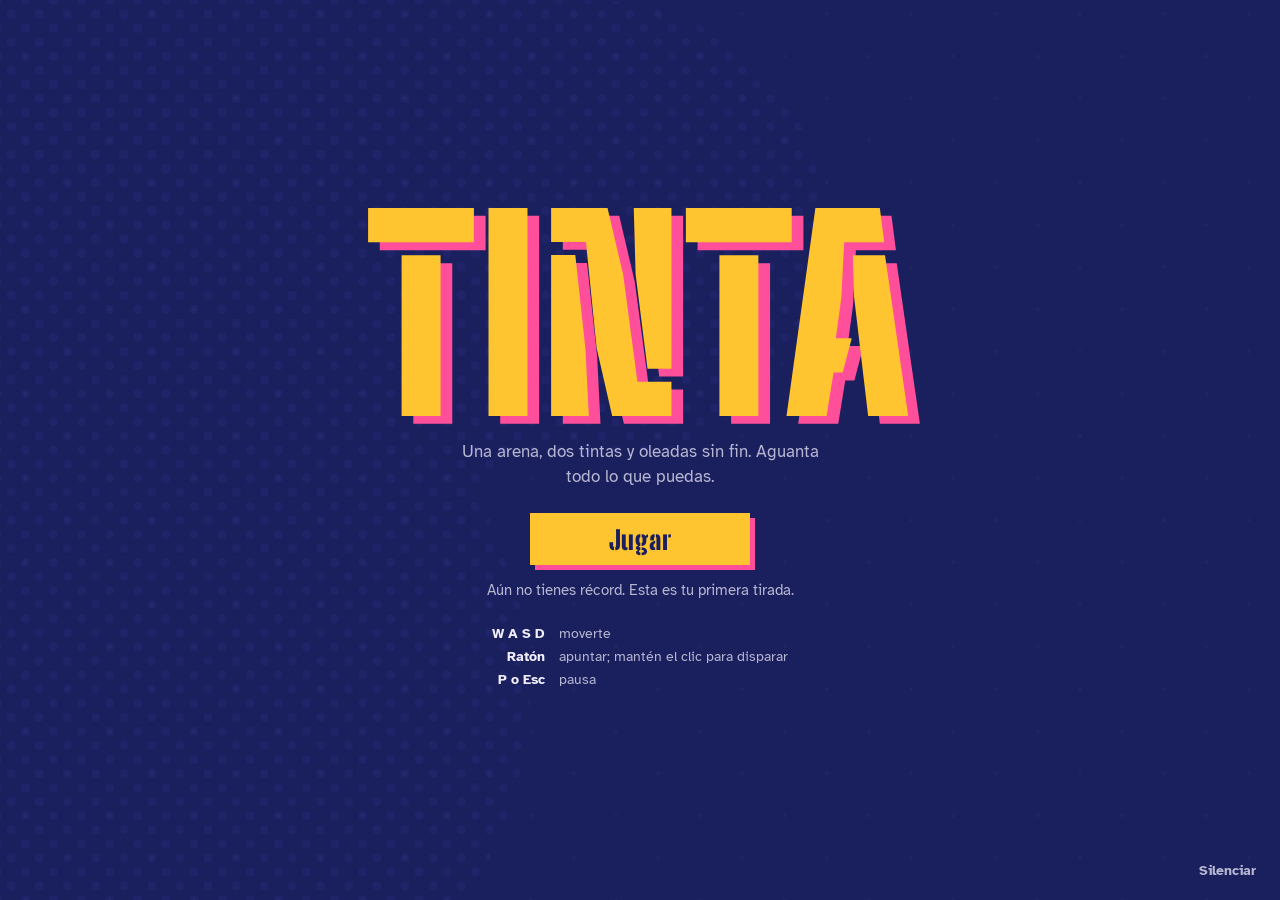
==== index.html @ 874f55e1 "Añadir Tinta: shooter de arena a dos tintas para navegador - Bucle con delta time, oleadas creciente" ====
<!doctype html>
<html lang="es">
<head>
  <meta charset="utf-8">
  <meta name="viewport" content="width=device-width, initial-scale=1, viewport-fit=cover, user-scalable=no">
  <meta name="theme-color" content="#1B1F5E">
  <meta name="description" content="Tinta: shooter de arena a dos tintas. Sobrevive a las oleadas.">
  <title>Tinta</title>
  <link rel="manifest" href="manifest.webmanifest">
  <link rel="icon" href="assets/icon.svg" type="image/svg+xml">
  <link rel="preload" href="assets/fonts/bigshoulders-stencil.woff2" as="font" type="font/woff2" crossorigin>
  <link rel="stylesheet" href="src/style.css">
</head>
<body>
  <main id="juego" class="juego" aria-label="Tinta">
    <canvas id="lienzo" aria-hidden="true"></canvas>

    <!-- HUD -->
    <div class="hud" id="hud" hidden>
      <div class="hud-izq">
        <div class="vida" id="vida" aria-label="Vida"></div>
        <div class="poderes" id="poderes"></div>
      </div>
      <div class="hud-der">
        <div class="oleada"><span class="oleada-num" id="oleada">1</span><span class="oleada-txt">oleada</span></div>
        <div class="puntos" id="puntos">0</div>
      </div>
      <button class="btn-pausa" id="btnPausa" type="button" aria-label="Pausar">
        <svg viewBox="0 0 20 20" width="18" height="18" aria-hidden="true"><rect x="4" y="3" width="4" height="14"/><rect x="12" y="3" width="4" height="14"/></svg>
      </button>
      <div class="jefe" id="jefe" hidden>
        <span class="jefe-nombre">La Prensa</span>
        <div class="jefe-barra"><i id="jefeBarra"></i></div>
      </div>
      <div class="aviso" id="aviso" aria-live="polite"></div>
    </div>

    <!-- Inicio -->
    <section class="pantalla pantalla-inicio" id="pInicio">
      <h1 class="logo" aria-label="Tinta"><span data-t="TINTA">TINTA</span></h1>
      <p class="lema">Una arena, dos tintas y oleadas sin fin. Aguanta todo lo que puedas.</p>
      <button class="btn btn-tinta" id="btnJugar" type="button">Jugar</button>
      <p class="record" id="recordInicio"></p>
      <dl class="controles" id="controles"></dl>
      <button class="btn-sonido" id="btnSonidoInicio" type="button"></button>
    </section>

    <!-- Pausa -->
    <section class="pantalla pantalla-pausa" id="pPausa" hidden>
      <h2 class="titulo">En pausa</h2>
      <button class="btn btn-tinta" id="btnSeguir" type="button">Seguir</button>
      <button class="btn btn-linea" id="btnSonidoPausa" type="button"></button>
      <button class="btn btn-linea" id="btnSalir" type="button">Salir al inicio</button>
    </section>

    <!-- Fin -->
    <section class="pantalla pantalla-fin" id="pFin" hidden>
      <h2 class="titulo">Fin de la tirada</h2>
      <div class="fin-datos">
        <div><span class="fin-num" id="finPuntos">0</span><span class="fin-et">puntos</span></div>
        <div><span class="fin-num" id="finOleada">1</span><span class="fin-et">oleada</span></div>
      </div>
      <p class="sello" id="finRecord" hidden>Nuevo récord</p>
      <p class="record" id="finMejor"></p>
      <button class="btn btn-tinta" id="btnOtra" type="button">Otra tirada</button>
      <button class="btn btn-linea" id="btnInicio" type="button">Volver al inicio</button>
    </section>
  </main>

  <noscript>Tinta necesita JavaScript para funcionar.</noscript>
  <script type="module" src="src/main.js"></script>
</body>
</html>
---- src/style.css ----
/* Tinta: estilos de interfaz. Estética de risografía a dos tintas. */
@font-face {
  font-family: "Shoulders";
  src: url("../assets/fonts/bigshoulders-stencil.woff2") format("woff2");
  font-weight: 100 900;
  font-display: swap;
}
@font-face {
  font-family: "Atkinson";
  src: url("../assets/fonts/atkinson-400.woff2") format("woff2");
  font-weight: 400;
  font-display: swap;
}
@font-face {
  font-family: "Atkinson";
  src: url("../assets/fonts/atkinson-700.woff2") format("woff2");
  font-weight: 700;
  font-display: swap;
}

:root {
  --ultramar: #1B1F5E;
  --trama: #262B78;
  --rosa: #FF4F9A;
  --azafran: #FFC530;
  --menta: #5FE3C0;
  --tiza: #F2F0FF;
  --tiza-suave: rgba(242, 240, 255, .72);
  --sa-t: env(safe-area-inset-top, 0px);
  --sa-r: env(safe-area-inset-right, 0px);
  --sa-b: env(safe-area-inset-bottom, 0px);
  --sa-l: env(safe-area-inset-left, 0px);
  --display: "Shoulders", "Impact", "Arial Narrow", sans-serif;
  --texto: "Atkinson", "Segoe UI", system-ui, sans-serif;
}

* { box-sizing: border-box; }
html, body {
  margin: 0;
  height: 100%;
  background: var(--ultramar);
  color: var(--tiza);
  font-family: var(--texto);
  overflow: hidden;
  overscroll-behavior: none;
  -webkit-tap-highlight-color: transparent;
  -webkit-user-select: none;
  user-select: none;
}

.juego {
  position: fixed;
  inset: 0;
  overflow: hidden;
  touch-action: none;
}
canvas {
  position: absolute;
  inset: 0;
  width: 100%;
  height: 100%;
  display: block;
  cursor: crosshair;
}

/* ---------- HUD ---------- */
.hud {
  position: absolute;
  inset: 0;
  pointer-events: none;
  padding: calc(14px + var(--sa-t)) calc(16px + var(--sa-r)) calc(14px + var(--sa-b)) calc(16px + var(--sa-l));
}
.hud[hidden] { display: none; }
.hud-izq { position: absolute; top: calc(14px + var(--sa-t)); left: calc(16px + var(--sa-l)); }
.hud-der {
  position: absolute;
  top: calc(8px + var(--sa-t));
  right: calc(16px + var(--sa-r));
  text-align: right;
  line-height: 1;
}

/* La vida es una tira de sellos */
.vida { display: flex; gap: 5px; }
.vida i {
  width: 18px; height: 22px;
  background: var(--azafran);
  clip-path: polygon(0 12%, 12% 0, 25% 12%, 37% 0, 50% 12%, 62% 0, 75% 12%, 87% 0, 100% 12%, 100% 88%, 87% 100%, 75% 88%, 62% 100%, 50% 88%, 37% 100%, 25% 88%, 12% 100%, 0 88%);
  box-shadow: 3px 3px 0 var(--rosa);
}
.vida i.vacia { background: transparent; outline: 2px solid rgba(255, 197, 48, .35); outline-offset: -4px; }
.vida i.golpe { animation: sello 0.35s steps(3); }
@keyframes sello { 50% { transform: translate(3px, -2px); background: var(--rosa); } }

.poderes { display: flex; gap: 8px; margin-top: 10px; }
.poder {
  display: flex; align-items: center; gap: 6px;
  font: 700 13px/1 var(--texto);
  color: var(--menta);
}
.poder b {
  width: 22px; height: 22px; border-radius: 50%;
  display: grid; place-items: center;
  background: var(--menta); color: var(--ultramar);
  font: 900 15px/1 var(--display);
}
.poder s { /* barra de tiempo */
  display: block; width: 36px; height: 3px; background: rgba(95, 227, 192, .25); text-decoration: none; position: relative;
}
.poder s::after { content: ""; position: absolute; inset: 0; width: var(--p, 100%); background: var(--menta); }

.oleada { display: flex; align-items: baseline; justify-content: flex-end; gap: 6px; }
.oleada-num {
  font: 900 clamp(44px, 9vmin, 76px)/0.9 var(--display);
  color: var(--azafran);
  text-shadow: 3px 2px 0 var(--rosa);
}
.oleada-txt { font: 700 14px/1 var(--texto); color: var(--tiza-suave); }
.puntos {
  font: 800 clamp(24px, 4.6vmin, 34px)/1 var(--display);
  letter-spacing: .02em;
  font-variant-numeric: tabular-nums;
  margin-top: 4px;
}

.btn-pausa {
  pointer-events: auto;
  position: absolute;
  top: calc(12px + var(--sa-t));
  left: 50%;
  transform: translateX(-50%);
  width: 40px; height: 40px;
  border: 2px solid var(--tiza-suave); border-radius: 50%;
  background: rgba(27, 31, 94, .6);
  fill: var(--tiza);
  display: grid; place-items: center;
  cursor: pointer;
}
.btn-pausa:focus-visible { outline: 3px solid var(--menta); outline-offset: 2px; }

.jefe {
  position: absolute;
  left: 50%; transform: translateX(-50%);
  top: calc(62px + var(--sa-t));
  width: min(420px, 70vw);
  text-align: center;
}
.jefe[hidden] { display: none; }
.jefe-nombre { font: 900 20px/1 var(--display); color: var(--rosa); letter-spacing: .04em; }
.jefe-barra { height: 8px; margin-top: 5px; background: rgba(255, 79, 154, .2); box-shadow: 3px 3px 0 var(--trama); }
.jefe-barra i { display: block; height: 100%; width: 100%; background: var(--rosa); transform-origin: left; }

.aviso {
  position: absolute; left: 0; right: 0; top: 34%;
  text-align: center;
  font: 900 clamp(48px, 13vmin, 120px)/0.9 var(--display);
  color: var(--azafran);
  text-shadow: 5px 4px 0 var(--rosa);
  opacity: 0;
}
.aviso small { display: block; margin-top: 10px; font: 700 16px/1.3 var(--texto); color: var(--tiza); text-shadow: none; }
.aviso.ver { animation: aviso 1.8s ease-out forwards; }
@keyframes aviso {
  0% { opacity: 0; transform: translate(-8px, 6px); }
  12% { opacity: 1; transform: none; }
  80% { opacity: 1; }
  100% { opacity: 0; }
}

/* ---------- Pantallas ---------- */
.pantalla {
  position: absolute; inset: 0;
  display: flex; flex-direction: column; align-items: center; justify-content: center;
  gap: 16px;
  padding: calc(24px + var(--sa-t)) calc(16px + var(--sa-r)) calc(24px + var(--sa-b)) calc(16px + var(--sa-l));
  text-align: center;
  background: rgba(27, 31, 94, .78);
  overflow-y: auto;
}
.pantalla[hidden] { display: none; }
.pantalla-inicio { background: rgba(27, 31, 94, .55); }

/* El logo: dos capas de tinta mal registradas */
.logo { margin: 0; line-height: .8; }
.logo span {
  position: relative; display: inline-block; isolation: isolate;
  font: 900 clamp(110px, 30vmin, 260px)/.8 var(--display);
  color: var(--azafran);
  letter-spacing: .01em;
  mix-blend-mode: normal;
}
.logo span::before {
  content: attr(data-t);
  position: absolute; left: 0; top: 0;
  color: var(--rosa);
  transform: translate(.045em, .03em);
  z-index: -1;
}
.lema { margin: 4px 0 8px; max-width: 34ch; font-size: 17px; line-height: 1.45; color: var(--tiza-suave); }

.btn {
  font: 900 26px/1 var(--display);
  letter-spacing: .03em;
  min-width: 220px;
  padding: 14px 28px 12px;
  border: 0;
  cursor: pointer;
  color: var(--ultramar);
  transition: transform .08s;
}
.btn:active { transform: translate(3px, 3px); }
.btn:focus-visible { outline: 3px solid var(--menta); outline-offset: 4px; }
.btn-tinta { background: var(--azafran); box-shadow: 5px 5px 0 var(--rosa); }
.btn-tinta:active { box-shadow: 2px 2px 0 var(--rosa); }
.btn-linea {
  background: transparent; color: var(--tiza);
  font-size: 20px; padding: 10px 22px 9px;
  border: 2px solid var(--tiza-suave);
}

.record { margin: 0; font-size: 15px; color: var(--tiza-suave); }
.record b { font: 700 20px/1 var(--display); color: var(--tiza); letter-spacing: .03em; }

.controles {
  display: grid; grid-template-columns: auto auto; gap: 6px 14px;
  margin: 10px 0 0; font-size: 14px; color: var(--tiza-suave); text-align: left;
}
.controles dt { font-weight: 700; color: var(--tiza); text-align: right; }
.controles dd { margin: 0; }

.btn-sonido {
  position: absolute;
  bottom: calc(14px + var(--sa-b)); right: calc(16px + var(--sa-r));
  background: none; border: 0; color: var(--tiza-suave);
  font: 700 14px/1 var(--texto); padding: 8px; cursor: pointer;
}
.btn-sonido:focus-visible { outline: 3px solid var(--menta); }

.titulo {
  margin: 0 0 6px;
  font: 900 clamp(56px, 14vmin, 120px)/.85 var(--display);
  color: var(--azafran);
  text-shadow: 5px 4px 0 var(--rosa);
}
.fin-datos { display: flex; gap: 40px; }
.fin-datos > div { display: flex; flex-direction: column; align-items: center; }
.fin-num { font: 900 clamp(40px, 9vmin, 64px)/1 var(--display); font-variant-numeric: tabular-nums; }
.fin-et { font-size: 14px; color: var(--tiza-suave); }
.sello {
  margin: 0;
  padding: 6px 14px 4px;
  font: 900 22px/1 var(--display);
  color: var(--menta);
  border: 3px solid var(--menta);
  transform: rotate(-6deg);
}
.sello[hidden] { display: none; }

@media (max-height: 520px) {
  .pantalla { gap: 10px; }
  .logo span { font-size: 26vmin; }
  .controles { display: none; }
  .lema { display: none; }
}

@media (prefers-reduced-motion: reduce) {
  .aviso.ver { animation-duration: .01s; opacity: 1; }
  .vida i.golpe { animation: none; }
}
canvas.jugando { cursor: none; }
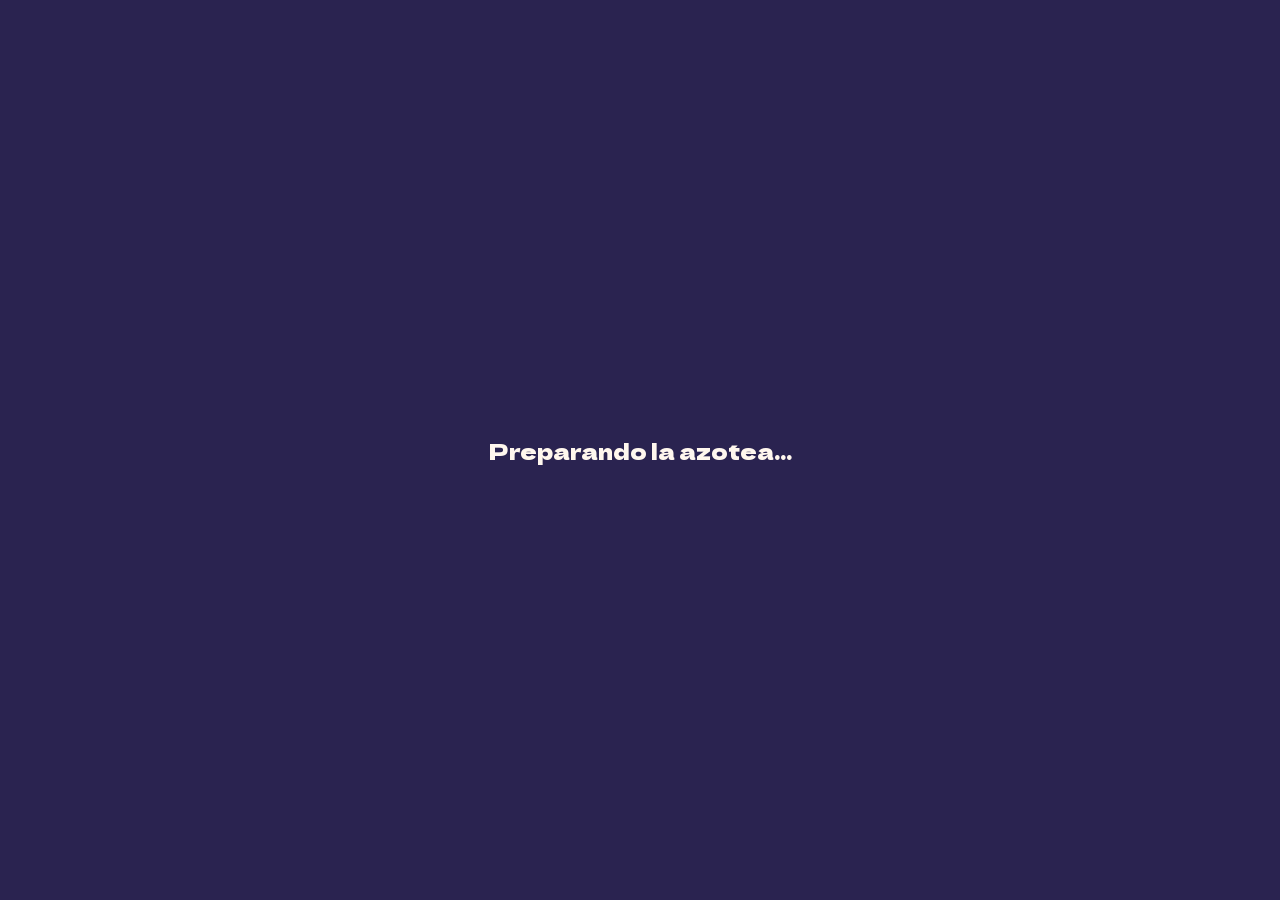
==== commit 83c44ce9: "Añadir Hanamichi: duelos anime en 3D con Three.js - Duelos 1 contra 1 por rondas contra bot con tres" ====
--- a/index.html
+++ b/index.html
@@ -2,72 +2,12 @@
 <html lang="es">
 <head>
   <meta charset="utf-8">
-  <meta name="viewport" content="width=device-width, initial-scale=1, viewport-fit=cover, user-scalable=no">
-  <meta name="theme-color" content="#1B1F5E">
-  <meta name="description" content="Tinta: shooter de arena a dos tintas. Sobrevive a las oleadas.">
-  <title>Tinta</title>
-  <link rel="manifest" href="manifest.webmanifest">
-  <link rel="icon" href="assets/icon.svg" type="image/svg+xml">
-  <link rel="preload" href="assets/fonts/bigshoulders-stencil.woff2" as="font" type="font/woff2" crossorigin>
-  <link rel="stylesheet" href="src/style.css">
+  <meta name="viewport" content="width=device-width, initial-scale=1">
+  <title>Juegos</title>
+  <meta http-equiv="refresh" content="0; url=hanamichi/">
+  <style>body{margin:0;min-height:100vh;display:grid;place-items:center;background:#2A2350;color:#FFF7EE;font:16px system-ui,sans-serif}a{color:#FF8FB8}</style>
 </head>
 <body>
-  <main id="juego" class="juego" aria-label="Tinta">
-    <canvas id="lienzo" aria-hidden="true"></canvas>
-
-    <!-- HUD -->
-    <div class="hud" id="hud" hidden>
-      <div class="hud-izq">
-        <div class="vida" id="vida" aria-label="Vida"></div>
-        <div class="poderes" id="poderes"></div>
-      </div>
-      <div class="hud-der">
-        <div class="oleada"><span class="oleada-num" id="oleada">1</span><span class="oleada-txt">oleada</span></div>
-        <div class="puntos" id="puntos">0</div>
-      </div>
-      <button class="btn-pausa" id="btnPausa" type="button" aria-label="Pausar">
-        <svg viewBox="0 0 20 20" width="18" height="18" aria-hidden="true"><rect x="4" y="3" width="4" height="14"/><rect x="12" y="3" width="4" height="14"/></svg>
-      </button>
-      <div class="jefe" id="jefe" hidden>
-        <span class="jefe-nombre">La Prensa</span>
-        <div class="jefe-barra"><i id="jefeBarra"></i></div>
-      </div>
-      <div class="aviso" id="aviso" aria-live="polite"></div>
-    </div>
-
-    <!-- Inicio -->
-    <section class="pantalla pantalla-inicio" id="pInicio">
-      <h1 class="logo" aria-label="Tinta"><span data-t="TINTA">TINTA</span></h1>
-      <p class="lema">Una arena, dos tintas y oleadas sin fin. Aguanta todo lo que puedas.</p>
-      <button class="btn btn-tinta" id="btnJugar" type="button">Jugar</button>
-      <p class="record" id="recordInicio"></p>
-      <dl class="controles" id="controles"></dl>
-      <button class="btn-sonido" id="btnSonidoInicio" type="button"></button>
-    </section>
-
-    <!-- Pausa -->
-    <section class="pantalla pantalla-pausa" id="pPausa" hidden>
-      <h2 class="titulo">En pausa</h2>
-      <button class="btn btn-tinta" id="btnSeguir" type="button">Seguir</button>
-      <button class="btn btn-linea" id="btnSonidoPausa" type="button"></button>
-      <button class="btn btn-linea" id="btnSalir" type="button">Salir al inicio</button>
-    </section>
-
-    <!-- Fin -->
-    <section class="pantalla pantalla-fin" id="pFin" hidden>
-      <h2 class="titulo">Fin de la tirada</h2>
-      <div class="fin-datos">
-        <div><span class="fin-num" id="finPuntos">0</span><span class="fin-et">puntos</span></div>
-        <div><span class="fin-num" id="finOleada">1</span><span class="fin-et">oleada</span></div>
-      </div>
-      <p class="sello" id="finRecord" hidden>Nuevo récord</p>
-      <p class="record" id="finMejor"></p>
-      <button class="btn btn-tinta" id="btnOtra" type="button">Otra tirada</button>
-      <button class="btn btn-linea" id="btnInicio" type="button">Volver al inicio</button>
-    </section>
-  </main>
-
-  <noscript>Tinta necesita JavaScript para funcionar.</noscript>
-  <script type="module" src="src/main.js"></script>
+  <p><a href="hanamichi/">Hanamichi</a> (duelos 3D) o <a href="tinta/">Tinta</a> (arena 2D)</p>
 </body>
 </html>
